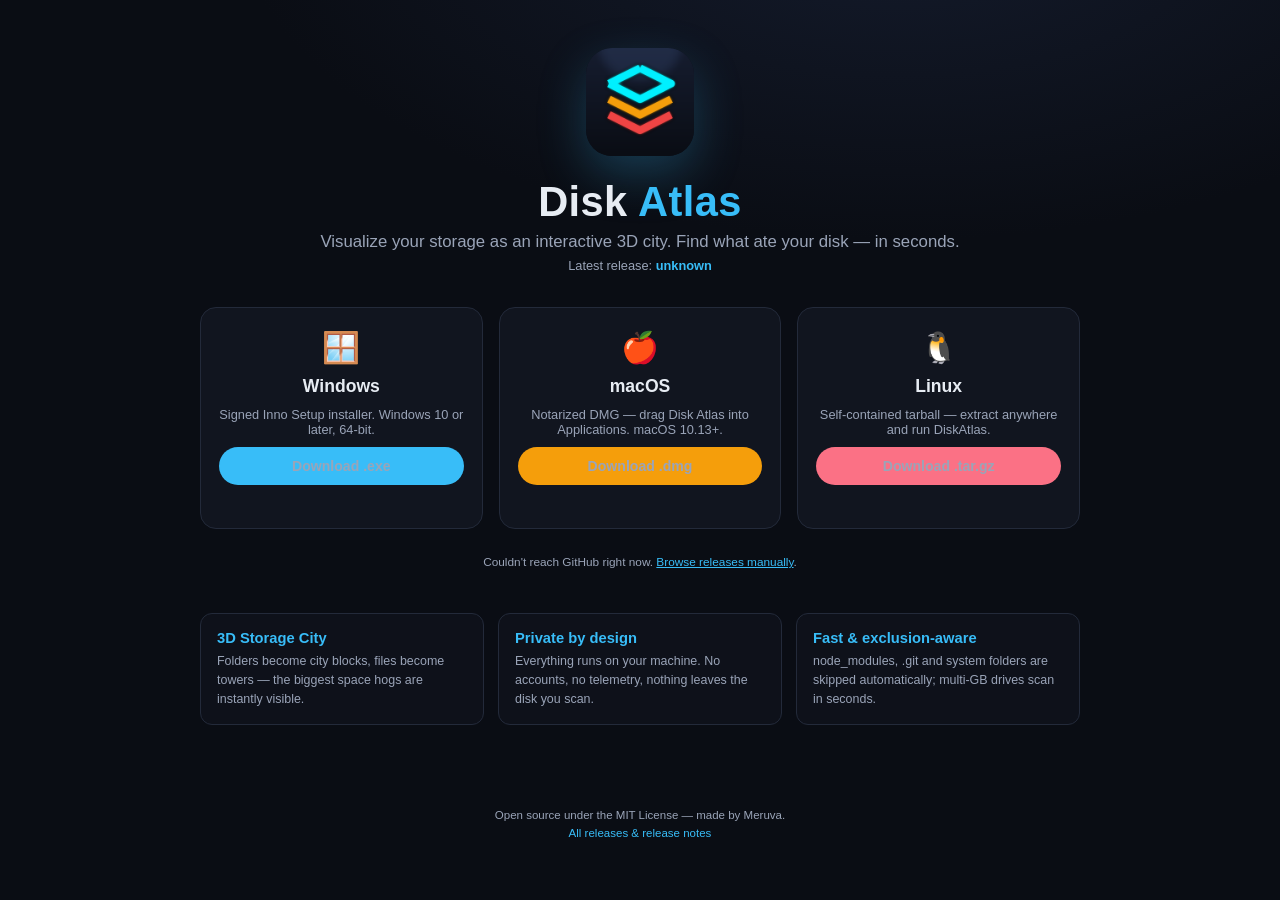
==== docs/index.html @ e5cc8480 "Phase 5.7: In-app update check + public download page - New GET /api/version endpoint serves app + v" ====
<!DOCTYPE html>
<html lang="en">
<head>
  <meta charset="UTF-8">
  <meta name="viewport" content="width=device-width, initial-scale=1.0">
  <title>Disk Atlas — Download</title>
  <meta name="description" content="Download Disk Atlas: the 3D disk visualizer for Windows, macOS, and Linux. See where your storage went — as an interactive city.">
  <link rel="icon" type="image/png" href="assets/diskatlas_256.png">
  <style>
    :root {
      --bg: #0a0d14;
      --bg-card: #11151f;
      --border: #232a3a;
      --text: #e7ecf3;
      --text-dim: #9aa4b8;
      --cyan: #38bdf8;
      --amber: #f59e0b;
      --coral: #fb7185;
    }
    * { margin: 0; padding: 0; box-sizing: border-box; }
    body {
      background: radial-gradient(1200px 600px at 70% -10%, #141b2c 0%, var(--bg) 55%);
      color: var(--text);
      font-family: "Segoe UI", -apple-system, BlinkMacSystemFont, Roboto, "Helvetica Neue", Arial, sans-serif;
      min-height: 100vh;
      display: flex;
      flex-direction: column;
      align-items: center;
    }
    main { width: min(880px, 92vw); padding: 48px 0 40px; text-align: center; }

    .hero-icon {
      width: 108px; height: 108px;
      border-radius: 26px;
      box-shadow: 0 18px 48px rgba(56, 189, 248, 0.25);
    }
    h1 { font-size: 2.6rem; letter-spacing: 0.01em; margin: 18px 0 6px; }
    h1 .accent { color: var(--cyan); }
    .tagline { color: var(--text-dim); font-size: 1.05rem; margin-bottom: 6px; }
    .version-note { color: var(--text-dim); font-size: 0.8rem; margin-bottom: 34px; }
    .version-note strong { color: var(--cyan); font-weight: 600; }

    .cards { display: grid; grid-template-columns: repeat(3, 1fr); gap: 16px; }
    @media (max-width: 720px) { .cards { grid-template-columns: 1fr; } }
    .card {
      background: var(--bg-card);
      border: 1px solid var(--border);
      border-radius: 16px;
      padding: 22px 18px;
      display: flex; flex-direction: column; gap: 10px;
      transition: transform 0.15s ease, border-color 0.15s ease;
    }
    .card:hover { transform: translateY(-3px); border-color: #31405f; }
    .card .os-icon { font-size: 1.9rem; }
    .card h2 { font-size: 1.1rem; font-weight: 650; }
    .card .desc { color: var(--text-dim); font-size: 0.8rem; flex: 1; }
    .card button {
      cursor: pointer;
      border: none;
      border-radius: 999px;
      padding: 11px 18px;
      font-size: 0.88rem;
      font-weight: 650;
      color: #06121c;
      background: var(--cyan);
      transition: filter 0.15s ease;
    }
    .card button:hover { filter: brightness(1.12); }
    .card button:disabled { background: var(--border); color: var(--text-dim); cursor: default; }
    .card .meta { font-size: 0.7rem; color: var(--text-dim); min-height: 1em; }
    .card.win button { background: var(--cyan); }
    .card.mac button { background: var(--amber); }
    .card.linux button { background: var(--coral); }

    .features {
      margin-top: 44px;
      display: grid; grid-template-columns: repeat(3, 1fr); gap: 14px;
      text-align: left;
    }
    @media (max-width: 720px) { .features { grid-template-columns: 1fr; } }
    .feature {
      background: rgba(17, 21, 31, 0.6);
      border: 1px solid var(--border);
      border-radius: 12px;
      padding: 16px;
    }
    .feature h3 { font-size: 0.92rem; margin-bottom: 6px; color: var(--cyan); }
    .feature p { font-size: 0.78rem; color: var(--text-dim); line-height: 1.5; }

    footer {
      margin-top: 44px; padding-bottom: 26px;
      color: var(--text-dim); font-size: 0.72rem;
      display: flex; flex-direction: column; gap: 6px; align-items: center;
    }
    footer a { color: var(--cyan); text-decoration: none; }
    footer a:hover { text-decoration: underline; }
    #status-line { color: var(--text-dim); font-size: 0.74rem; min-height: 1em; margin-top: 26px; }
  </style>
</head>
<body>
<main>
  <img class="hero-icon" src="assets/diskatlas_256.png" alt="Disk Atlas icon">
  <h1>Disk <span class="accent">Atlas</span></h1>
  <p class="tagline">Visualize your storage as an interactive 3D city. Find what ate your disk — in seconds.</p>
  <p class="version-note" id="version-note">Latest release: <strong>loading…</strong></p>

  <div class="cards">
    <div class="card win">
      <div class="os-icon">🪟</div>
      <h2>Windows</h2>
      <p class="desc">Signed Inno Setup installer. Windows 10 or later, 64-bit.</p>
      <button id="dl-windows" disabled>Download .exe</button>
      <div class="meta" id="meta-windows"></div>
    </div>
    <div class="card mac">
      <div class="os-icon">🍎</div>
      <h2>macOS</h2>
      <p class="desc">Notarized DMG — drag Disk Atlas into Applications. macOS 10.13+.</p>
      <button id="dl-macos" disabled>Download .dmg</button>
      <div class="meta" id="meta-macos"></div>
    </div>
    <div class="card linux">
      <div class="os-icon">🐧</div>
      <h2>Linux</h2>
      <p class="desc">Self-contained tarball — extract anywhere and run DiskAtlas.</p>
      <button id="dl-linux" disabled>Download .tar.gz</button>
      <div class="meta" id="meta-linux"></div>
    </div>
  </div>

  <div id="status-line"></div>

  <div class="features">
    <div class="feature">
      <h3>3D Storage City</h3>
      <p>Folders become city blocks, files become towers — the biggest space hogs are instantly visible.</p>
    </div>
    <div class="feature">
      <h3>Private by design</h3>
      <p>Everything runs on your machine. No accounts, no telemetry, nothing leaves the disk you scan.</p>
    </div>
    <div class="feature">
      <h3>Fast &amp; exclusion-aware</h3>
      <p>node_modules, .git and system folders are skipped automatically; multi-GB drives scan in seconds.</p>
    </div>
  </div>
</main>

<footer>
  <span>Open source under the MIT License — made by Meruva.</span>
  <span><a id="all-releases" href="#">All releases &amp; release notes</a></span>
</footer>

<script>
  const REPO = 'meruvav/Disk_Atlas';
  const PLATFORMS = {
    windows: { match: ['.exe'], btn: 'dl-windows', meta: 'meta-windows' },
    macos:   { match: ['.dmg'], btn: 'dl-macos',   meta: 'meta-macos' },
    linux:   { match: ['.tar.gz', '.AppImage'], btn: 'dl-linux', meta: 'meta-linux' },
  };

  function fmtBytes(n) {
    if (!n) return '';
    const units = ['B', 'KB', 'MB', 'GB'];
    let i = 0;
    while (n >= 1024 && i < units.length - 1) { n /= 1024; i++; }
    return `${n.toFixed(n >= 100 ? 0 : 1)} ${units[i]}`;
  }

  function fmtDate(iso) {
    try {
      return new Date(iso).toLocaleDateString(undefined, { year: 'numeric', month: 'short', day: 'numeric' });
    } catch (_) { return ''; }
  }

  async function loadRelease() {
    const status = document.getElementById('status-line');
    document.getElementById('all-releases').href = `https://github.com/${REPO}/releases`;
    try {
      const res = await fetch(`https://api.github.com/repos/${REPO}/releases/latest`,
        { headers: { Accept: 'application/vnd.github+json' } });
      if (!res.ok) throw new Error('HTTP ' + res.status);
      const rel = await res.json();

      document.getElementById('version-note').innerHTML =
        `Latest release: <strong>${rel.tag_name}</strong> · ${fmtDate(rel.published_at)}`;

      const assets = rel.assets || [];
      for (const [key, p] of Object.entries(PLATFORMS)) {
        const asset = assets.find(a => p.match.some(ext => a.name.toLowerCase().endsWith(ext.toLowerCase())));
        const btn = document.getElementById(p.btn);
        const meta = document.getElementById(p.meta);
        if (asset) {
          btn.disabled = false;
          btn.addEventListener('click', () => { window.location.href = asset.browser_download_url; });
          meta.textContent = `${asset.name} · ${fmtBytes(asset.size)}`;
        } else {
          meta.textContent = 'Not available in this release';
        }
      }

      // Highlight the card matching the visitor's platform.
      const ua = navigator.userAgent.toLowerCase();
      const mine = ua.includes('win') ? 'windows' : ua.includes('mac') ? 'macos' : ua.includes('linux') ? 'linux' : null;
      if (mine) {
        const card = document.querySelector(`.card.${mine === 'macos' ? 'mac' : mine === 'windows' ? 'win' : 'linux'}`);
        if (card) card.style.borderColor = 'var(--cyan)';
      }
      if (!assets.length) status.textContent = 'Release found, but it has no downloadable assets yet — please check back shortly.';
    } catch (_) {
      document.getElementById('version-note').innerHTML =
        'Latest release: <strong>unknown</strong>';
      status.innerHTML =
        `Couldn't reach GitHub right now. <a style="color:var(--cyan)" href="https://github.com/${REPO}/releases">Browse releases manually</a>.`;
    }
  }
  loadRelease();
</script>
</body>
</html>
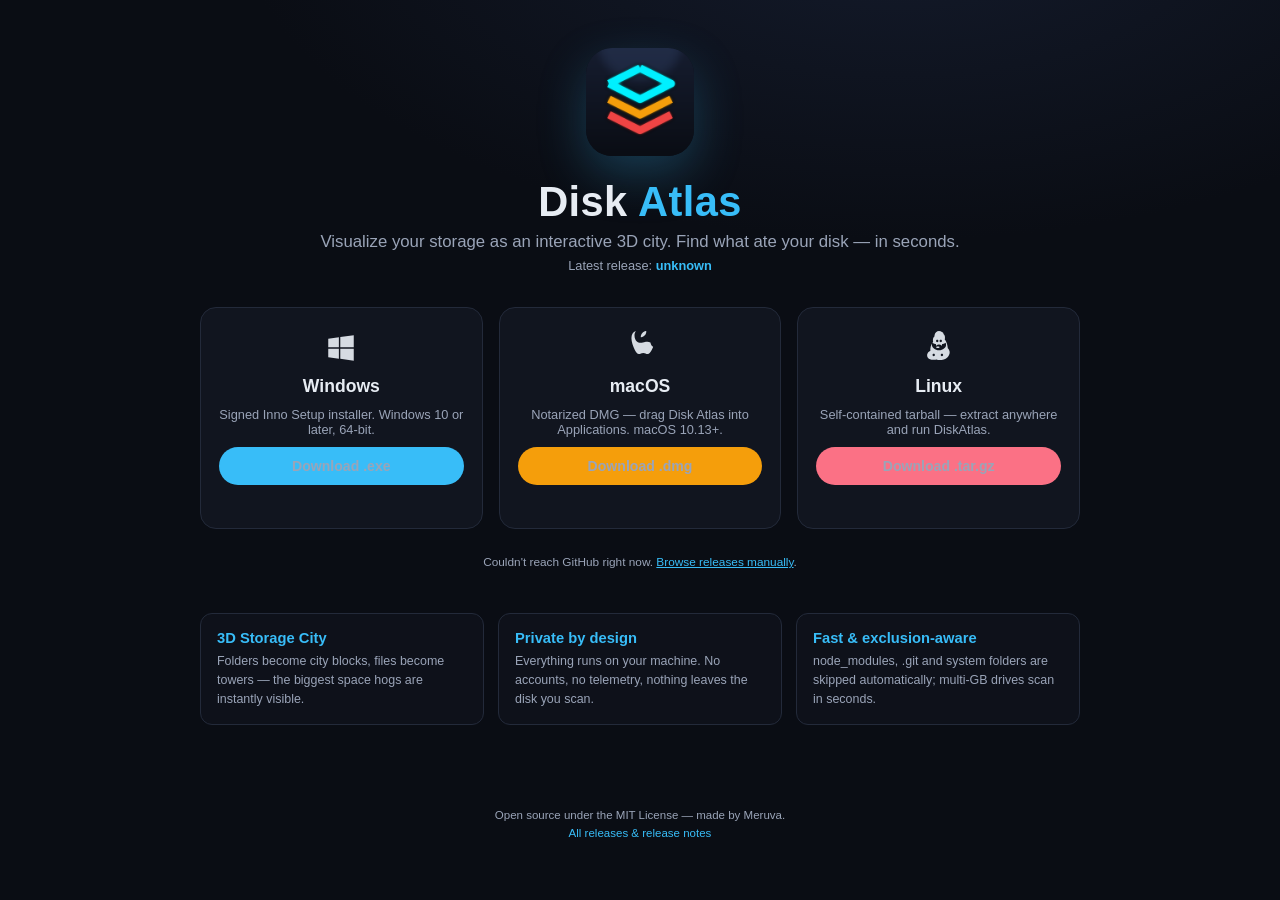
==== commit 995a8480: "Polish download page: inline SVG OS icons (emoji render inconsistently) Co-authored-by: Perplexity <" ====
--- a/docs/index.html
+++ b/docs/index.html
@@ -51,7 +51,7 @@
       transition: transform 0.15s ease, border-color 0.15s ease;
     }
     .card:hover { transform: translateY(-3px); border-color: #31405f; }
-    .card .os-icon { font-size: 1.9rem; }
+    .card .os-icon { font-size: 1.9rem; color: var(--text); opacity: 0.92; height: 36px; display: flex; align-items: center; justify-content: center; }
     .card h2 { font-size: 1.1rem; font-weight: 650; }
     .card .desc { color: var(--text-dim); font-size: 0.8rem; flex: 1; }
     .card button {
@@ -106,21 +106,27 @@
 
   <div class="cards">
     <div class="card win">
-      <div class="os-icon">🪟</div>
+      <div class="os-icon">
+        <svg width="34" height="34" viewBox="0 0 24 24" fill="currentColor"><path d="M3 5.5 10.5 4.4v7.1H3zM11.5 4.3 21 3v8.5h-9.5zM3 12.5h7.5v7.1L3 18.5zM11.5 12.5H21V21l-9.5-1.4z"/></svg>
+      </div>
       <h2>Windows</h2>
       <p class="desc">Signed Inno Setup installer. Windows 10 or later, 64-bit.</p>
       <button id="dl-windows" disabled>Download .exe</button>
       <div class="meta" id="meta-windows"></div>
     </div>
     <div class="card mac">
-      <div class="os-icon">🍎</div>
+      <div class="os-icon">
+        <svg width="30" height="34" viewBox="0 0 24 29" fill="currentColor"><path d="M17.3 0c.2 1.3-.3 2.6-1 3.5-.8 1-2.2 1.9-3.6 1.8C12.5 4 13.1 2.7 14 1.7c.8-1 2.2-1.8 3.3-1.7M20.9 9.9c-2-1.2-3.8-.5-4.7-.5-.9 0-2.3.7-3.8.7-2 0-5.1-1.7-5.1-6.5 0-1.3.5-2.6 1.2-3.6C9.4 0 8.6.1 7.9.3 5.9 1.1 4.7 3.3 4.7 6.2c0 3.2 1.3 6.7 2.9 9.9.9 1.7 2 3.6 3.5 3.6 1.4 0 1.9-.9 3.7-.9 1.7 0 2.2.9 3.7.9 1.5 0 2.5-1.7 3.5-3.5.6-1 1-2.1 1.2-2.7-.1 0-1.6-.6-2.3-3.6z"/></svg>
+      </div>
       <h2>macOS</h2>
       <p class="desc">Notarized DMG — drag Disk Atlas into Applications. macOS 10.13+.</p>
       <button id="dl-macos" disabled>Download .dmg</button>
       <div class="meta" id="meta-macos"></div>
     </div>
     <div class="card linux">
-      <div class="os-icon">🐧</div>
+      <div class="os-icon">
+        <svg width="30" height="34" viewBox="0 0 24 29" fill="currentColor"><path d="M12 0c-1.9 0-3.5 1.6-3.8 3.7l-.1.9c-.3.2-.6.6-.8 1-.4.7-.5 1.5-.5 2.2 0 .5.1 1 .2 1.5-.9 1-1.6 2.3-2 3.8-.3 1.3-.5 2.7-.4 4-.9.2-1.7.8-2.2 1.6-.5.8-.7 1.7-.5 2.6.2 1.1.9 2 1.9 2.5 1.3.7 2.8.9 4.3.8.6 0 1.1-.1 1.7-.3.9.3 1.8.5 2.7.5 2.5 0 4.9-.8 6.6-2.3 1.4-1.2 2.1-2.8 2-4.5-.1-1.2-.7-2.4-1.6-3.2-.1-1.2-.3-2.5-.6-3.6-.4-1.5-1-2.9-2-4 .1-.5.2-1 .2-1.5 0-.7-.1-1.5-.5-2.2-.2-.4-.5-.8-.8-1l-.1-.9C15.5 1.6 13.9 0 12 0m-1.5 7.5c.6 0 1 .5 1 1s-.4 1-1 1-1-.5-1-1 .4-1 1-1m3 0c.6 0 1 .5 1 1s-.4 1-1 1-1-.5-1-1 .4-1 1-1M12 11.5c.9 0 1.7.4 2.3 1 .3-.5.4-1 .3-1.5.2 0 .5.1.7.1.9 0 1.7-.4 2.3-1 .3.6.4 1.2.4 1.9 0 2.2-2.6 4.5-6 4.5S6 14.2 6 12c0-.7.1-1.3.4-1.9.6.6 1.4 1 2.3 1 .2 0 .5-.1.7-.1-.1.5 0 1 .3 1.5.6-.6 1.4-1 2.3-1m-1 3c-.8 0-1.5-.3-1.5-.8 0-.3.4-.5.9-.5.2 0 .5 0 .6.1.1-.1.4-.1.6-.1.5 0 .9.2.9.5 0 .5-.7.8-1.5.8m-2.5 6c0 .5-.4 1-1 1s-1-.5-1-1 .4-1 1-1 1 .5 1 1m7 0c0 .5-.4 1-1 1s-1-.5-1-1 .4-1 1-1 1 .5 1 1"/></svg>
+      </div>
       <h2>Linux</h2>
       <p class="desc">Self-contained tarball — extract anywhere and run DiskAtlas.</p>
       <button id="dl-linux" disabled>Download .tar.gz</button>
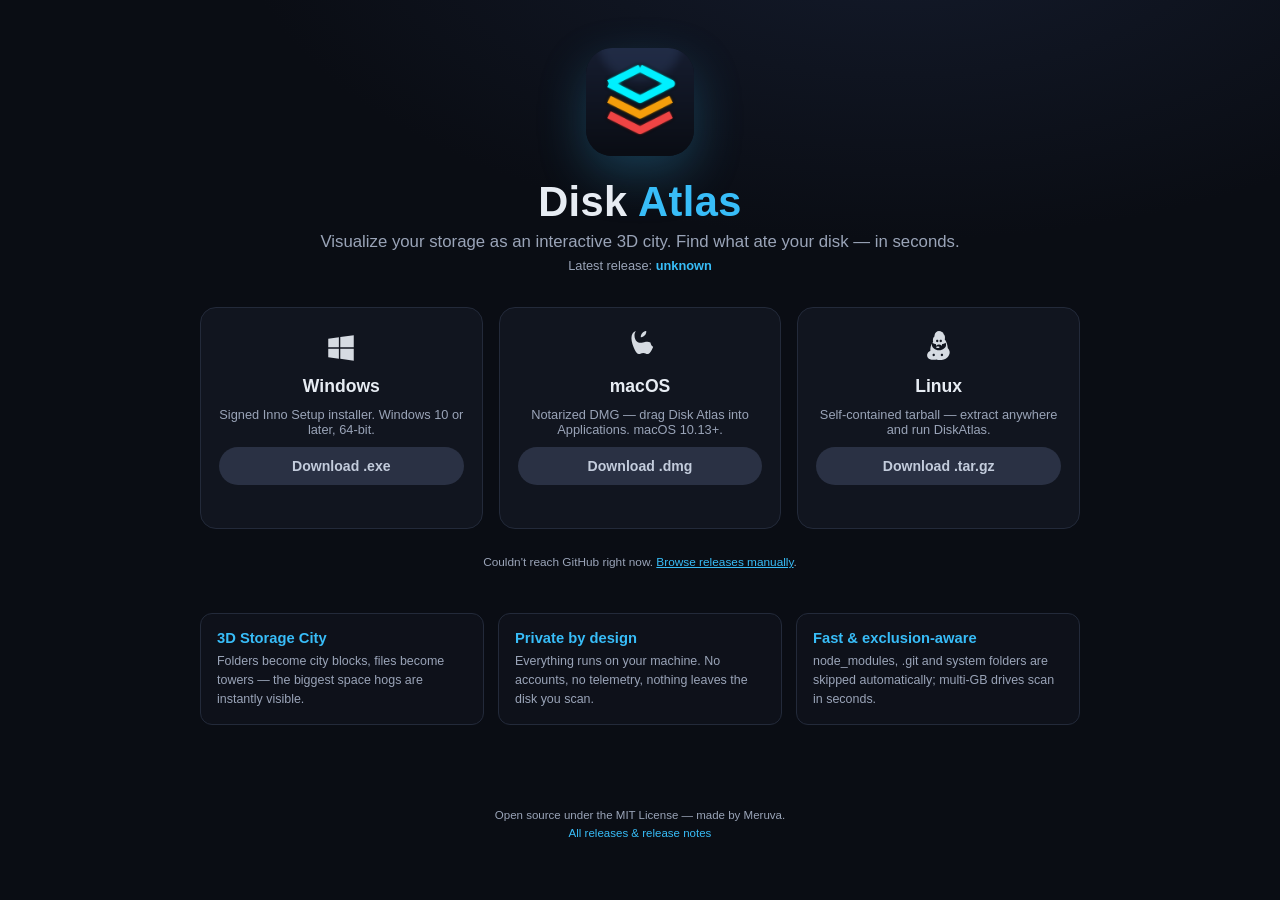
==== commit fd8e56aa: "Fix download-button readability + honest pre-release messaging - Platform accent background rules (." ====
--- a/docs/index.html
+++ b/docs/index.html
@@ -66,11 +66,19 @@
       transition: filter 0.15s ease;
     }
     .card button:hover { filter: brightness(1.12); }
-    .card button:disabled { background: var(--border); color: var(--text-dim); cursor: default; }
     .card .meta { font-size: 0.7rem; color: var(--text-dim); min-height: 1em; }
     .card.win button { background: var(--cyan); }
     .card.mac button { background: var(--amber); }
     .card.linux button { background: var(--coral); }
+    /* Disabled state must override the platform accent backgrounds */
+    .card button:disabled,
+    .card.win button:disabled,
+    .card.mac button:disabled,
+    .card.linux button:disabled {
+      background: #2a3144;
+      color: #c3ccdc;
+      cursor: not-allowed;
+    }
 
     .features {
       margin-top: 44px;
@@ -185,6 +193,13 @@
     try {
       const res = await fetch(`https://api.github.com/repos/${REPO}/releases/latest`,
         { headers: { Accept: 'application/vnd.github+json' } });
+      if (res.status === 404) {
+        // Repo is reachable but hasn't published a release yet
+        document.getElementById('version-note').innerHTML =
+          'Latest release: <strong>coming soon</strong>';
+        status.textContent = "The first release hasn't been published yet — check back shortly.";
+        return;
+      }
       if (!res.ok) throw new Error('HTTP ' + res.status);
       const rel = await res.json();
 
